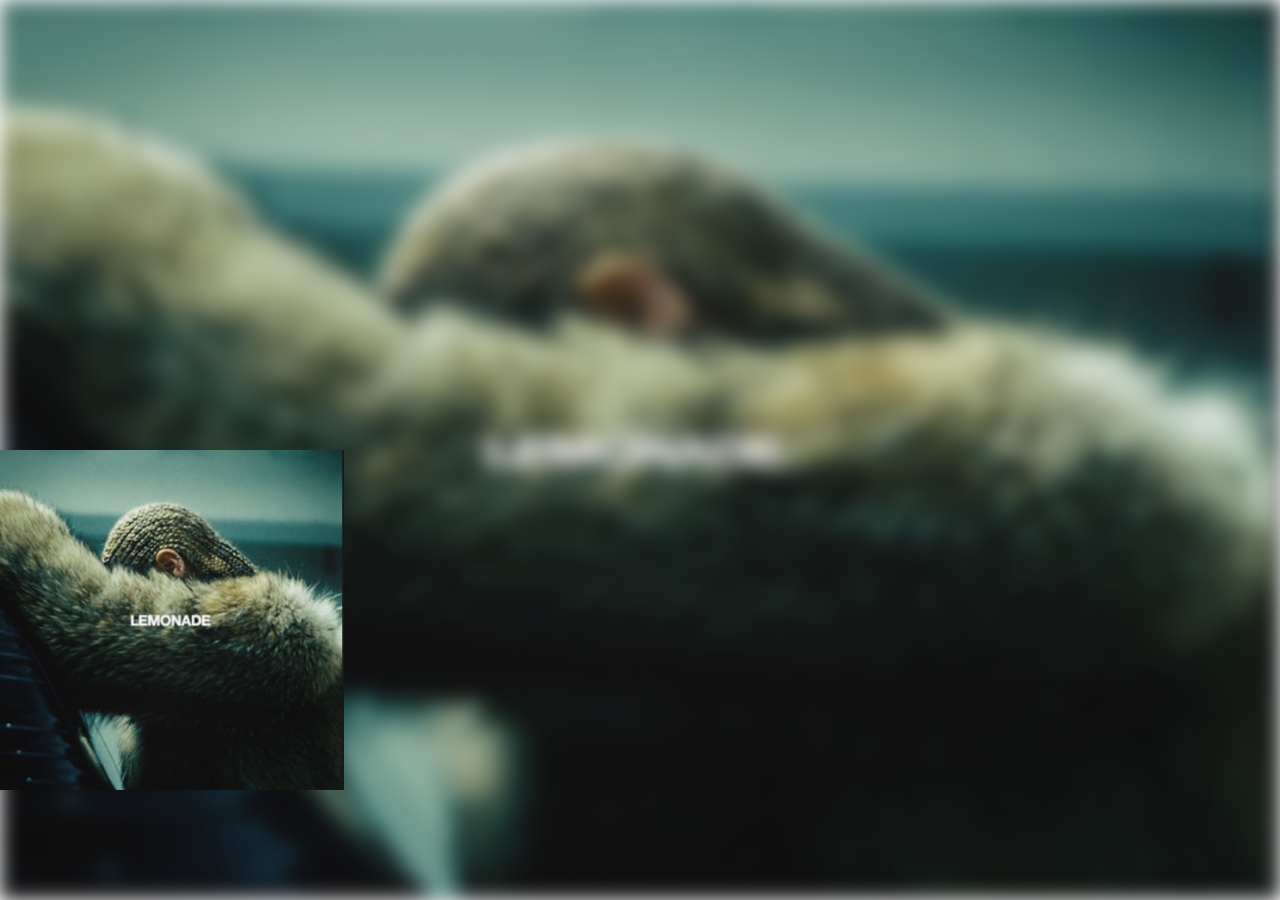
==== audio-player/index.html @ 40e4bdd9 "feat: add code in html and css" ====
<!DOCTYPE html>
<html lang="en">
<head>
    <meta charset="UTF-8">
    <meta name="viewport" content="width=device-width, initial-scale=1.0">
    <link rel="stylesheet" href="style.css">
    <title>Audio-player</title>
</head>
<body>
    <div class="container">
        <div class="audio-background">
            <img src="/audio-player/img/lemonade.png" alt="">
        </div>
        <div class="audio-wrapper">
            <img src="/audio-player/img/lemonade.png" alt="">
            <div class="audio-box-bottom">

            </div>
        </div>
    </div>
</body>
</html>
---- audio-player/style.css ----
html {
    scroll-behavior: smooth;
}

* {
    margin: 0 auto;
    padding: 0;
    box-sizing: border-box;
}

*,
*::before,
*::after {
    box-sizing: inherit;
}

.container {
    max-width: 1920px;
    width: 100vw;
    height: 100vh;
}

.audio-background {
    position: relative;
    max-width: 1920px;
    width: 100vw;
    height: 100vh;
}

.audio-background img {
    position: absolute;
    width: 100vw;
    height: 100vh;
    filter: blur(10px);
    z-index: -1;
}

.audio-wrapper {
    display: flex;
    position: absolute;
    width: 344px;
    height: 400px;
    z-index: 2;
    top: 50%;
    justify-content: center;
}

.audio-wrapper img {
    position: absolute;
    width: 344px;
    height: 340px;
    z-index: 2;
}

/* .audio-box-bottom {

} */
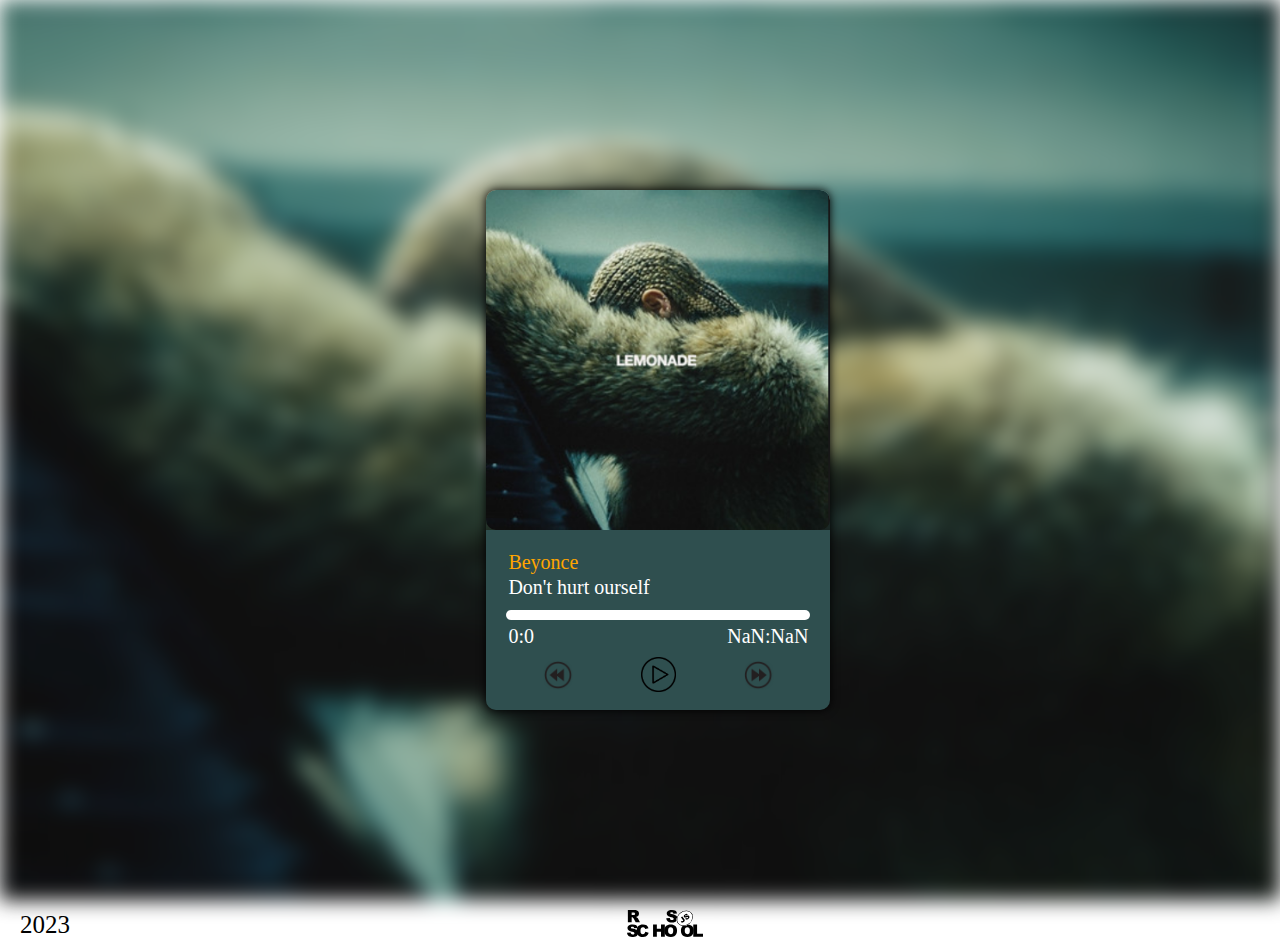
==== commit e287093d: "feat: add code in htlm, css, js" ====
--- a/audio-player/index.html
+++ b/audio-player/index.html
@@ -3,19 +3,47 @@
 <head>
     <meta charset="UTF-8">
     <meta name="viewport" content="width=device-width, initial-scale=1.0">
-    <link rel="stylesheet" href="style.css">
+    <link rel="stylesheet" href="/audio-player/style.css">
+    <script defer src="/audio-player/index.js"></script>
     <title>Audio-player</title>
 </head>
 <body>
     <div class="container">
-        <div class="audio-background">
-            <img src="/audio-player/img/lemonade.png" alt="">
+        <div class="player-background">
+            <img class="player-background-fon" src="/audio-player/img/audiofon1.png" alt="audio-fon">
         </div>
-        <div class="audio-wrapper">
-            <img src="/audio-player/img/lemonade.png" alt="">
-            <div class="audio-box-bottom">
-
+        <div class="player-wrapper">
+            <img class="player-fon" src="/audio-player/img/audiofon1.png" alt="audio-fon">
+            <div class="player-box-bottom">
+                <audio class="audio" src="/audio-player/audio/beyonce.mp3"></audio>
+                <div class="audio-info">
+                    <div class="player-artist">Beyonce</div>
+                    <div class="player-song">Don't hurt ourself</div>
+                </div>
+                <div class="audio-track">
+                    <div class="audio-track-progress"></div>
+                </div>
+                <div class="time-wrapper">
+                    <div class="time-start">00:00</div>
+                    <div class="time-end">00:00</div>
+                </div>
+                <div class="audio-controls">
+                    <button type="button" class="prev-btn">
+                        <img src="/audio-player/svg/backward.png" alt="prev-btn">
+                    </button>
+                    <button type="button" class="play-btn-wrapper">
+                        <img class="play-btn" src="/audio-player/svg/play.png" alt="play-btn">
+                    </button>
+                    <button type="button" class="next-btn">
+                        <img src="/audio-player/svg/forward.png" alt="next-btn">
+                    </button>
+                </div>
             </div>
+        </div>
+        <div class="footer">
+            <div class="date">2023</div>
+            <div class="link-school"><img class="icon-school" src="/audio-player/svg/rs_school_js.svg" alt="iconRSSchool"><a href="https://rs.school/js-stage0/"></a></div>
+            <div class="link-github"><a href="https://github.com/UmarovAsan"></a></div>
         </div>
     </div>
 </body>
--- a/audio-player/style.css
+++ b/audio-player/style.css
@@ -20,38 +20,251 @@
     height: 100vh;
 }
 
-.audio-background {
+.player-background {
     position: relative;
     max-width: 1920px;
-    width: 100vw;
-    height: 100vh;
-}
-
-.audio-background img {
-    position: absolute;
-    width: 100vw;
-    height: 100vh;
+    width: 100%;
+    height: 100%;
+}
+
+.player-background img {
+    position: absolute;
+    width: 100%;
+    height: 100%;
     filter: blur(10px);
     z-index: -1;
 }
 
-.audio-wrapper {
-    display: flex;
-    position: absolute;
-    width: 344px;
-    height: 400px;
+.player-wrapper {
+    display: flex;
+    flex-direction: column;
+    position: absolute;
+    max-width: 344px;
+    max-height: 520px;
+    width: 100%;
+    height: 100%;
+    border-radius: 10px;
+    box-shadow: 0 0 10px black;
     z-index: 2;
-    top: 50%;
+    top: 21.1%;
+    left: 38%;
     justify-content: center;
-}
-
-.audio-wrapper img {
-    position: absolute;
-    width: 344px;
-    height: 340px;
+    overflow: hidden;
+}
+
+.player-wrapper img {
+    display: flex;
+    position: absolute;
+    max-width: 344px;
+    max-height: 340px;
+    width: 100%;
+    height: 100%;
     z-index: 2;
-}
-
-/* .audio-box-bottom {
-
-} */
+    border-radius: 10px;
+    top: 0px;
+    justify-content: center;
+    align-items: center;
+    transform: scale(1);
+    &.active {
+        transform: scale(1.2);
+        animation: 2s;
+    }
+}
+
+.player-box-bottom {
+    display: flex;
+    flex-direction: column;
+    position: absolute;
+    max-width: 304px;
+    max-height: 180px;
+    width: 100%;
+    height: 100%;
+    bottom: 0px;
+    background: darkslategrey;
+    z-index: 3;
+    padding-left: 20px;
+    padding-right: 20px;
+}
+
+.audio-info {
+    display: flex;
+    flex-direction: column;
+    width: 300px;
+    height: 50px;
+    margin-top: 20px;
+    align-items: center;
+}
+
+.player-artist {
+    display: flex;
+    width: 300px;
+    height: 25px;
+    color: orange;
+    align-items: center;
+    font-family: Inter;
+    font-size: 20px;
+    font-style: normal;
+    font-weight: 400;
+}
+
+.player-song {
+    display: flex;
+    width: 300px;
+    height: 25px;
+    color: #fff;
+    align-items: center;
+    font-family: Inter;
+    font-size: 20px;
+    font-style: normal;
+    font-weight: 400;    
+}
+
+.audio-track {
+    display: flex;
+    width: 100%;
+    height: 10px;
+    margin-top: 10px;
+    align-items: center;
+    cursor: pointer;
+    border-radius: 5px;
+    background: #fff;
+}
+
+.audio-track-progress {
+    display: flex;
+    height: 6px;
+    border-radius: 5px;
+    background: orangered;
+    align-items: center;
+    margin-left: 0;
+}
+
+.time-wrapper {
+    display: flex;
+    width: 300px;
+    height: 20px;
+    justify-content: space-between;
+    margin-top: 5px;
+}
+
+.time-start {
+    width: max-content;
+    height: 20px;
+    margin-left: 0;
+    color: #fff;
+    font-size: 20px;
+}
+
+.time-end {
+    width: max-content;
+    height: 20px;
+    margin-right: 0;
+    color: #fff;
+    font-size: 20px;
+}
+
+.audio-controls {
+    position: relative;
+    display: flex;
+    width: 300px;
+    height: 40px;
+    justify-content: space-between;
+    align-items: center;
+    margin-top: 10px;
+}
+
+.next-btn {
+    width: 30px;
+    height: 30px;
+    border-radius: 50%;
+    background: transparent;
+    border: none;
+    z-index: 4;
+    cursor: pointer;
+}
+
+.next-btn img {
+    width: 30px;
+    height: 30px;
+    z-index: 4;
+    position: initial;
+}
+
+.play-btn-wrapper {
+    width: 35px;
+    height: 35px;
+    border-radius: 50%;
+    background: transparent;
+    border: none;
+    z-index: 4;
+    cursor: pointer;
+}
+
+.play-btn-wrapper .play-btn {
+    width: 35px;
+    height: 35px;
+    position: initial;
+    z-index: 4;
+}
+
+.play-btn-wrapper .pause-btn {
+    width: 35px;
+    height: 35px;
+    position: relative;
+    margin-top: -5px;
+    z-index: 4;
+}
+
+.prev-btn {
+    width: 30px;
+    height: 30px;
+    border-radius: 50%;
+    background: transparent;
+    border: none;
+    z-index: 4;
+    cursor: pointer;
+}
+
+.prev-btn img {
+    width: 30px;
+    height: 30px;
+    position: initial;
+}
+
+.next-btn:hover, .next-btn:active,
+.play-btn:hover, .play-btn:active,
+.prev-btn:hover, .prev-btn:active {
+    background: orangered;
+}
+
+.footer {
+    display: flex;
+    max-width: 1920px;
+    height: 50px;
+    justify-content: space-between;
+    align-items: center;
+    padding-left: 20px;
+    padding-right: 20px;
+}
+.date {
+    width: max-content;
+    margin-left: 0;
+    font-family: Inter;
+    font-size: 25px;
+    font-style: normal;
+    font-weight: 400; 
+}
+
+.link-school {
+    width: max-content;
+}
+
+.icon-school {
+    width: auto;
+    height: 28px;
+}
+
+.link-github {
+    width: max-content;
+    margin-right: 0;
+}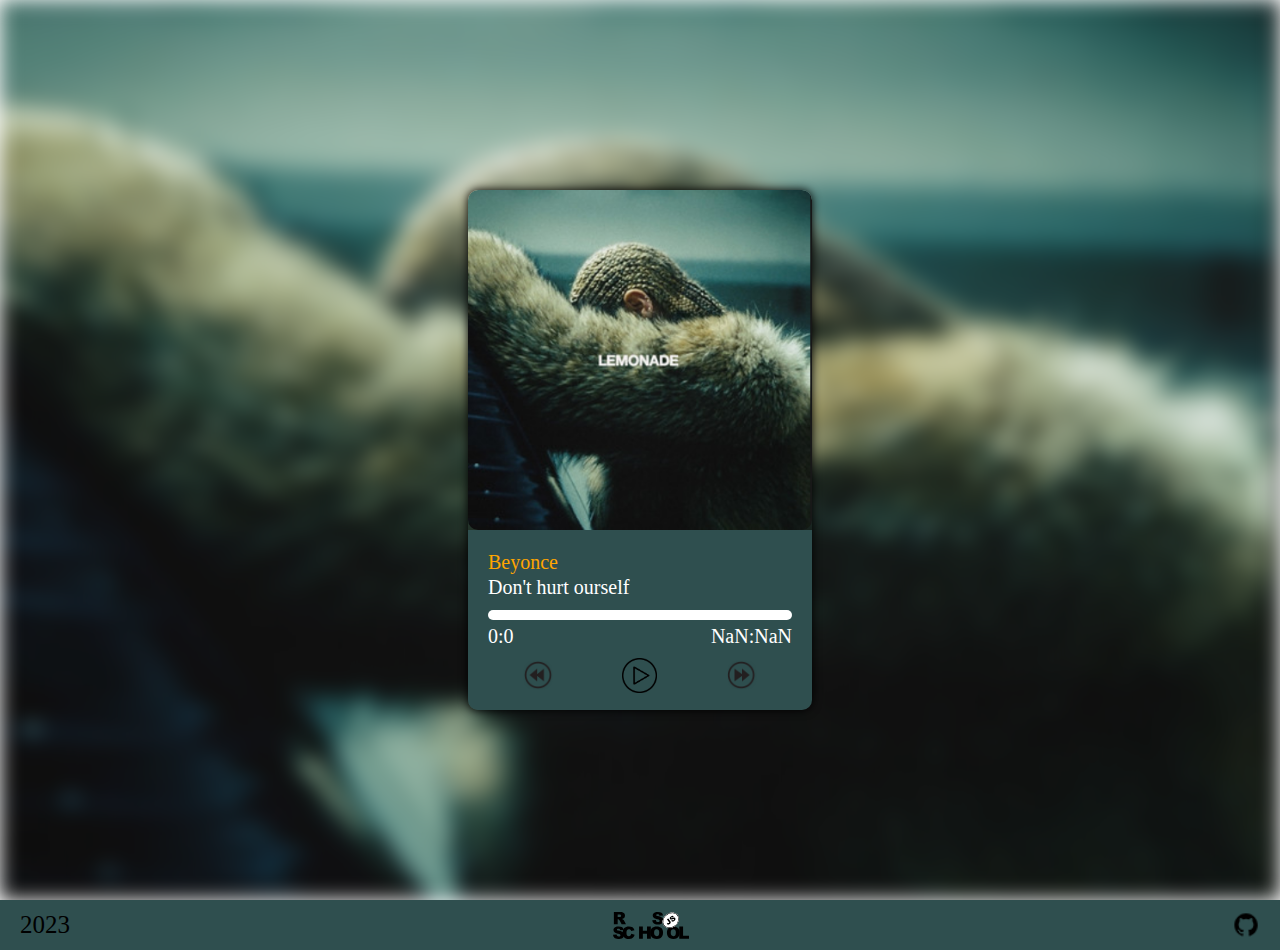
==== commit 69ecabf1: "feat: add link to github, rsschoole" ====
--- a/audio-player/index.html
+++ b/audio-player/index.html
@@ -42,8 +42,8 @@
         </div>
         <div class="footer">
             <div class="date">2023</div>
-            <div class="link-school"><img class="icon-school" src="/audio-player/svg/rs_school_js.svg" alt="iconRSSchool"><a href="https://rs.school/js-stage0/"></a></div>
-            <div class="link-github"><a href="https://github.com/UmarovAsan"></a></div>
+            <div class="link-school"><a href="https://rs.school/js-stage0/" target="_blank"><img class="icon-school" src="/audio-player/svg/rs_school_js.svg" alt="iconRSSchool"></a></div>
+            <div class="link-github"><a href="https://github.com/UmarovAsan" target="_blank"><img class="icon-github" src="/audio-player/img/github-logo-24.png" alt="icon github"></a></div>
         </div>
     </div>
 </body>
--- a/audio-player/style.css
+++ b/audio-player/style.css
@@ -46,8 +46,11 @@
     border-radius: 10px;
     box-shadow: 0 0 10px black;
     z-index: 2;
-    top: 21.1%;
-    left: 38%;
+    top: 0;
+    left: 0;
+    right: 0;
+    bottom: 0;
+    margin: auto;
     justify-content: center;
     overflow: hidden;
 }
@@ -89,7 +92,7 @@
 .audio-info {
     display: flex;
     flex-direction: column;
-    width: 300px;
+    width: 100%;
     height: 50px;
     margin-top: 20px;
     align-items: center;
@@ -97,7 +100,7 @@
 
 .player-artist {
     display: flex;
-    width: 300px;
+    width: 100%;
     height: 25px;
     color: orange;
     align-items: center;
@@ -109,7 +112,7 @@
 
 .player-song {
     display: flex;
-    width: 300px;
+    width: 100%;
     height: 25px;
     color: #fff;
     align-items: center;
@@ -141,7 +144,7 @@
 
 .time-wrapper {
     display: flex;
-    width: 300px;
+    width: 100%;
     height: 20px;
     justify-content: space-between;
     margin-top: 5px;
@@ -166,7 +169,7 @@
 .audio-controls {
     position: relative;
     display: flex;
-    width: 300px;
+    width: 100%;
     height: 40px;
     justify-content: space-between;
     align-items: center;
@@ -245,9 +248,11 @@
     align-items: center;
     padding-left: 20px;
     padding-right: 20px;
+    background: darkslategrey;
 }
 .date {
     width: max-content;
+    height: 28px;
     margin-left: 0;
     font-family: Inter;
     font-size: 25px;
@@ -257,6 +262,7 @@
 
 .link-school {
     width: max-content;
+    height: 28px;
 }
 
 .icon-school {
@@ -266,5 +272,11 @@
 
 .link-github {
     width: max-content;
+    height: 28px;
     margin-right: 0;
+}
+
+.icon-github {
+    width: 28px;
+    height: 28px;
 }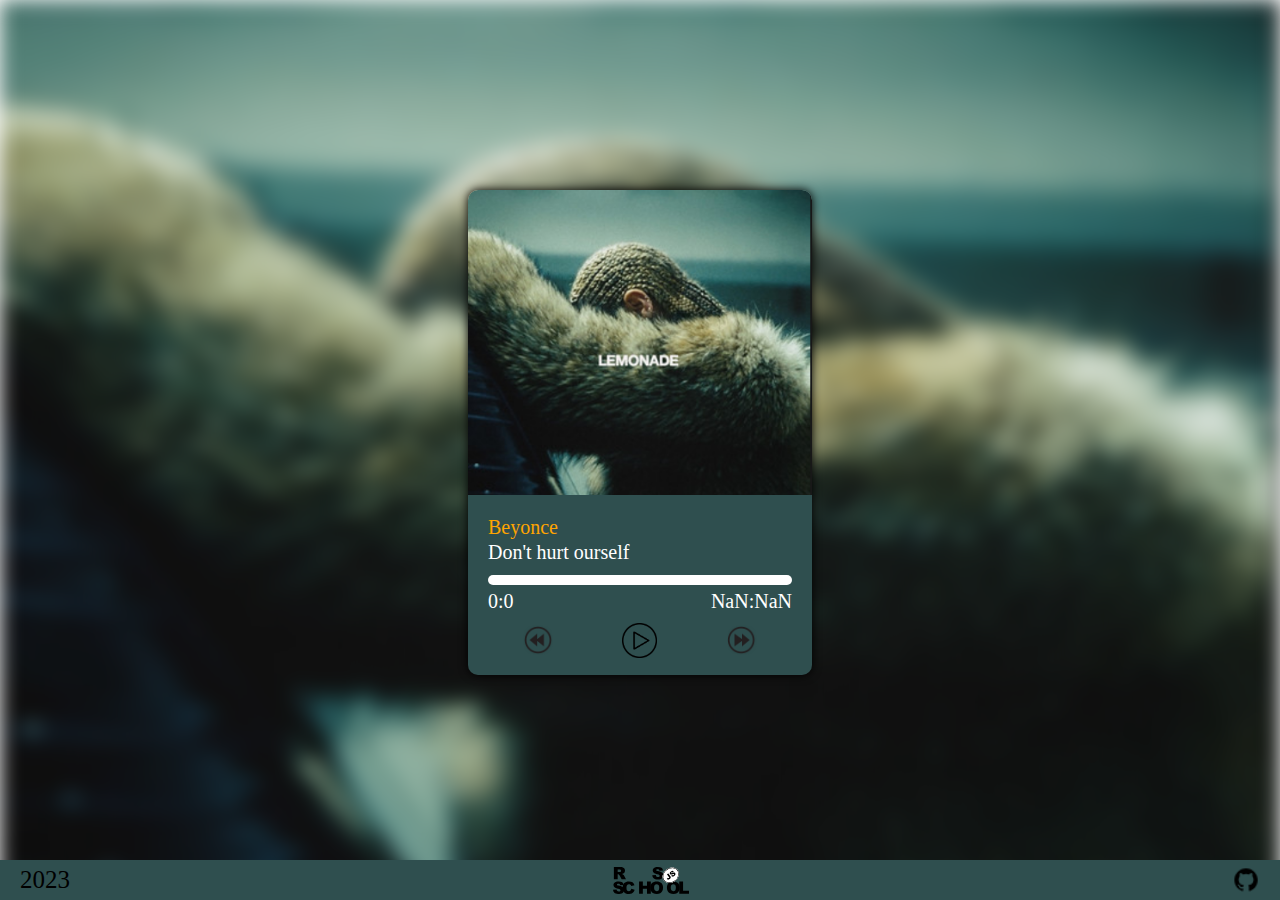
==== commit 730eacdb: "refactor: add update file paths" ====
--- a/audio-player/index.html
+++ b/audio-player/index.html
@@ -3,19 +3,19 @@
 <head>
     <meta charset="UTF-8">
     <meta name="viewport" content="width=device-width, initial-scale=1.0">
-    <link rel="stylesheet" href="/audio-player/style.css">
-    <script defer src="/audio-player/index.js"></script>
+    <link rel="stylesheet" href="./style.css">
+    <script defer src="./index.js"></script>
     <title>Audio-player</title>
 </head>
 <body>
     <div class="container">
         <div class="player-background">
-            <img class="player-background-fon" src="/audio-player/img/audiofon1.png" alt="audio-fon">
+            <img class="player-background-fon" src="./img/audiofon1.png" alt="audio-fon">
         </div>
         <div class="player-wrapper">
-            <img class="player-fon" src="/audio-player/img/audiofon1.png" alt="audio-fon">
+            <img class="player-fon" src="./img/audiofon1.png" alt="audio-fon">
             <div class="player-box-bottom">
-                <audio class="audio" src="/audio-player/audio/beyonce.mp3"></audio>
+                <audio class="audio" src="./audio/Beyonce.mp3"></audio>
                 <div class="audio-info">
                     <div class="player-artist">Beyonce</div>
                     <div class="player-song">Don't hurt ourself</div>
@@ -29,21 +29,21 @@
                 </div>
                 <div class="audio-controls">
                     <button type="button" class="prev-btn">
-                        <img src="/audio-player/svg/backward.png" alt="prev-btn">
+                        <img src="./svg/backward.png" alt="prev-btn">
                     </button>
                     <button type="button" class="play-btn-wrapper">
-                        <img class="play-btn" src="/audio-player/svg/play.png" alt="play-btn">
+                        <img class="play-btn" src="./svg/play.png" alt="play-btn">
                     </button>
                     <button type="button" class="next-btn">
-                        <img src="/audio-player/svg/forward.png" alt="next-btn">
+                        <img src="./svg/forward.png" alt="next-btn">
                     </button>
                 </div>
             </div>
         </div>
         <div class="footer">
             <div class="date">2023</div>
-            <div class="link-school"><a href="https://rs.school/js-stage0/" target="_blank"><img class="icon-school" src="/audio-player/svg/rs_school_js.svg" alt="iconRSSchool"></a></div>
-            <div class="link-github"><a href="https://github.com/UmarovAsan" target="_blank"><img class="icon-github" src="/audio-player/img/github-logo-24.png" alt="icon github"></a></div>
+            <div class="link-school"><a href="https://rs.school/js-stage0/" target="_blank"><img class="icon-school" src="./svg/rs_school_js.svg" alt="iconRSSchool"></a></div>
+            <div class="link-github"><a href="https://github.com/UmarovAsan" target="_blank"><img class="icon-github" src="./img/github-logo-24.png" alt="icon github"></a></div>
         </div>
     </div>
 </body>
--- a/audio-player/style.css
+++ b/audio-player/style.css
@@ -40,7 +40,7 @@
     flex-direction: column;
     position: absolute;
     max-width: 344px;
-    max-height: 520px;
+    max-height: 485px;
     width: 100%;
     height: 100%;
     border-radius: 10px;
@@ -49,7 +49,7 @@
     top: 0;
     left: 0;
     right: 0;
-    bottom: 0;
+    bottom: 35px;
     margin: auto;
     justify-content: center;
     overflow: hidden;
@@ -242,14 +242,18 @@
 
 .footer {
     display: flex;
+    position: relative;
     max-width: 1920px;
-    height: 50px;
+    height: 40px;
     justify-content: space-between;
     align-items: center;
     padding-left: 20px;
     padding-right: 20px;
     background: darkslategrey;
-}
+    margin-top: -40px;
+    z-index: 4;
+}
+
 .date {
     width: max-content;
     height: 28px;
@@ -263,6 +267,7 @@
 .link-school {
     width: max-content;
     height: 28px;
+    cursor: pointer;
 }
 
 .icon-school {
@@ -274,6 +279,7 @@
     width: max-content;
     height: 28px;
     margin-right: 0;
+    cursor: pointer;
 }
 
 .icon-github {
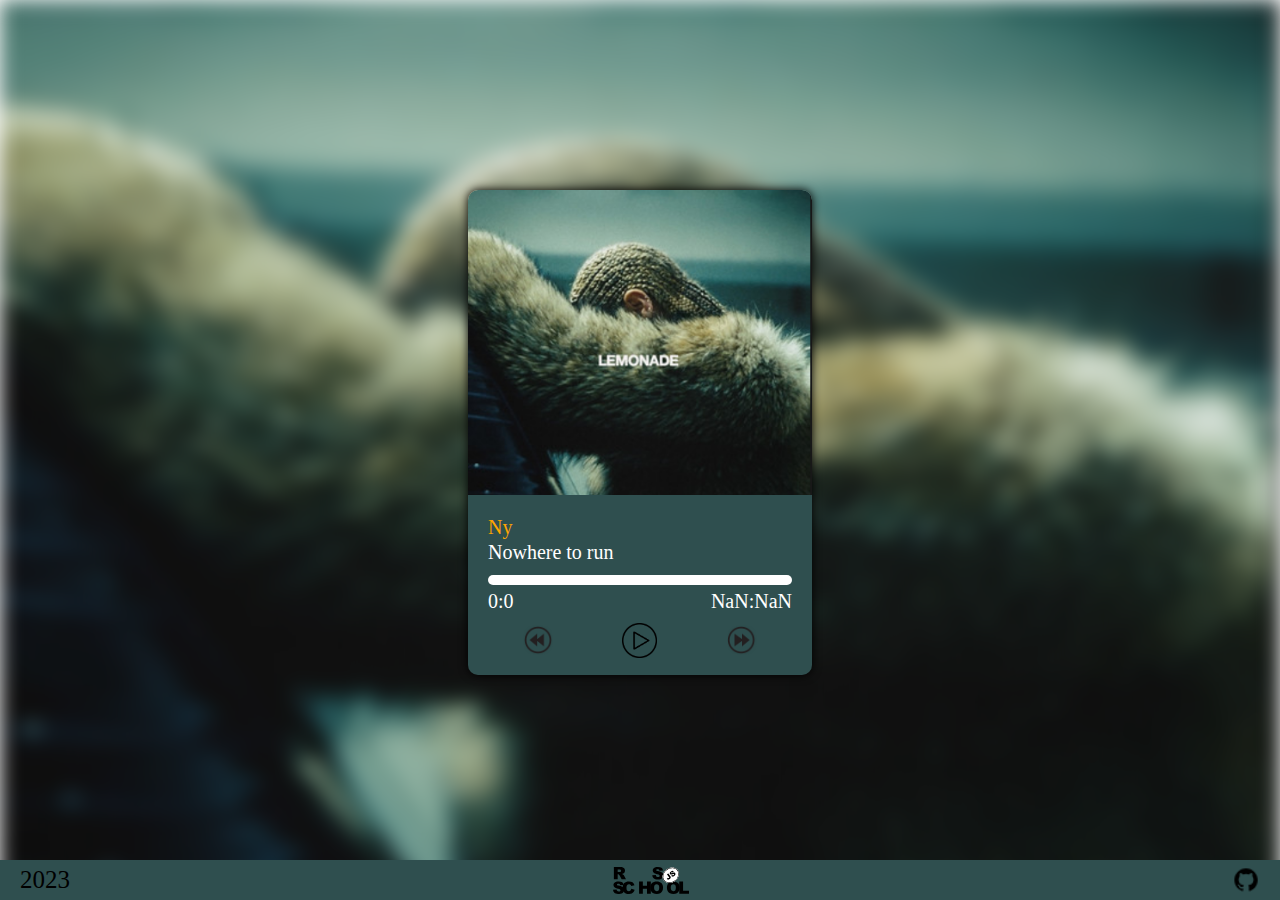
==== commit c5db8ee9: "feat: add new audio file" ====
--- a/audio-player/index.html
+++ b/audio-player/index.html
@@ -15,7 +15,7 @@
         <div class="player-wrapper">
             <img class="player-fon" src="./img/audiofon1.png" alt="audio-fon">
             <div class="player-box-bottom">
-                <audio class="audio" src="./audio/Beyonce.mp3"></audio>
+                <audio class="audio" src="./audio/Ny.mp3"></audio>
                 <div class="audio-info">
                     <div class="player-artist">Beyonce</div>
                     <div class="player-song">Don't hurt ourself</div>
--- a/audio-player/style.css
+++ b/audio-player/style.css
@@ -235,7 +235,7 @@
 }
 
 .next-btn:hover, .next-btn:active,
-.play-btn:hover, .play-btn:active,
+.play-btn-wrapper:hover, .play-btn-wrapper:active,
 .prev-btn:hover, .prev-btn:active {
     background: orangered;
 }
